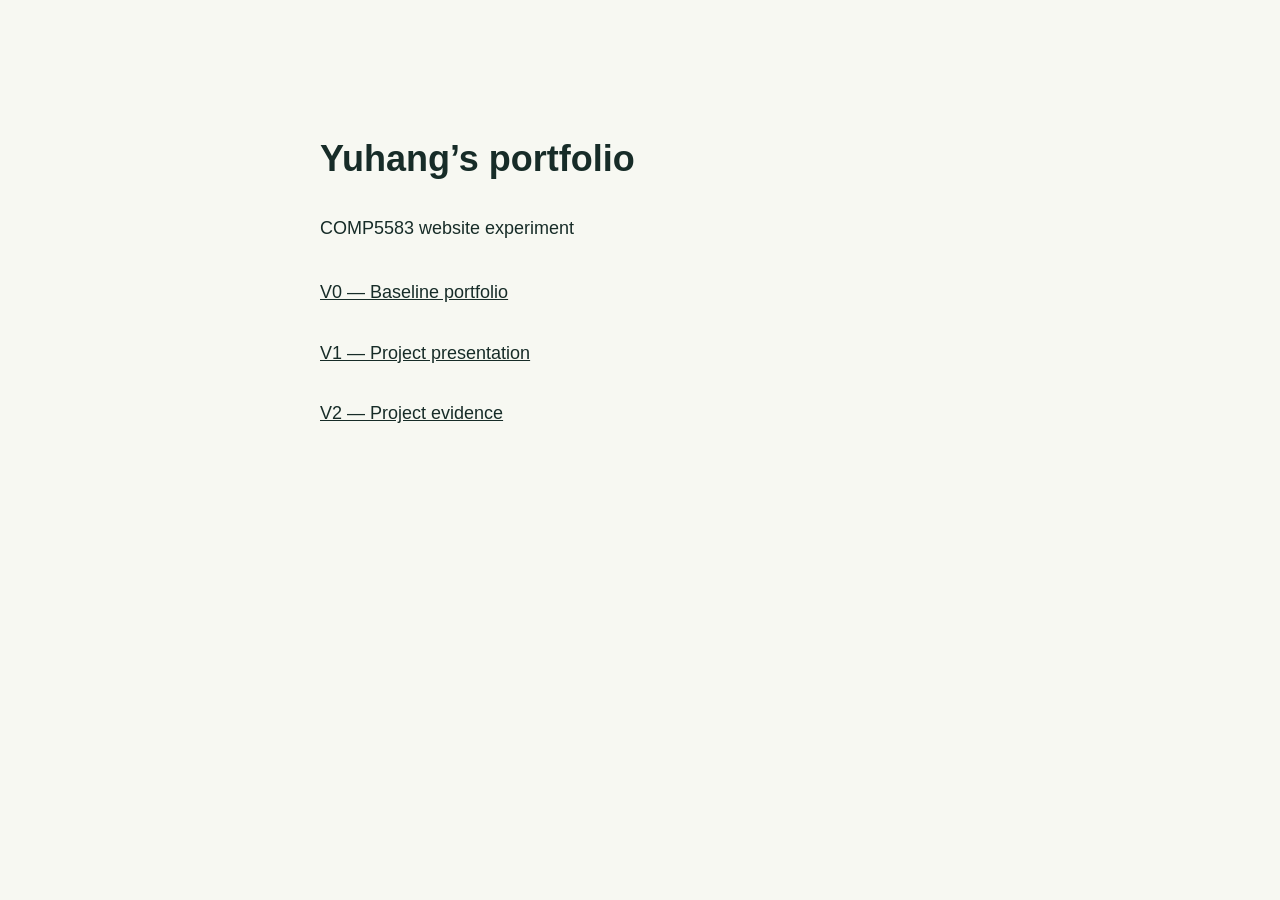
==== index.html @ dadf1a84 "Publish V0, V1 and V2 portfolio websites" ====
<!doctype html><html lang="en"><head><meta charset="utf-8"><meta name="viewport" content="width=device-width,initial-scale=1"><title>Yuhang · COMP5583 portfolio versions</title><style>body{max-width:640px;margin:80px auto;padding:24px;background:#f7f8f2;color:#172c28;font:18px/1.7 Arial,sans-serif}a{display:block;color:inherit;padding:15px 0}a:focus-visible{outline:3px solid #406d19}</style></head><body><h1>Yuhang’s portfolio</h1><p>COMP5583 website experiment</p><a href="website/V0/">V0 — Baseline portfolio</a><a href="website/V1/">V1 — Project presentation</a><a href="website/V2/">V2 — Project evidence</a></body></html>
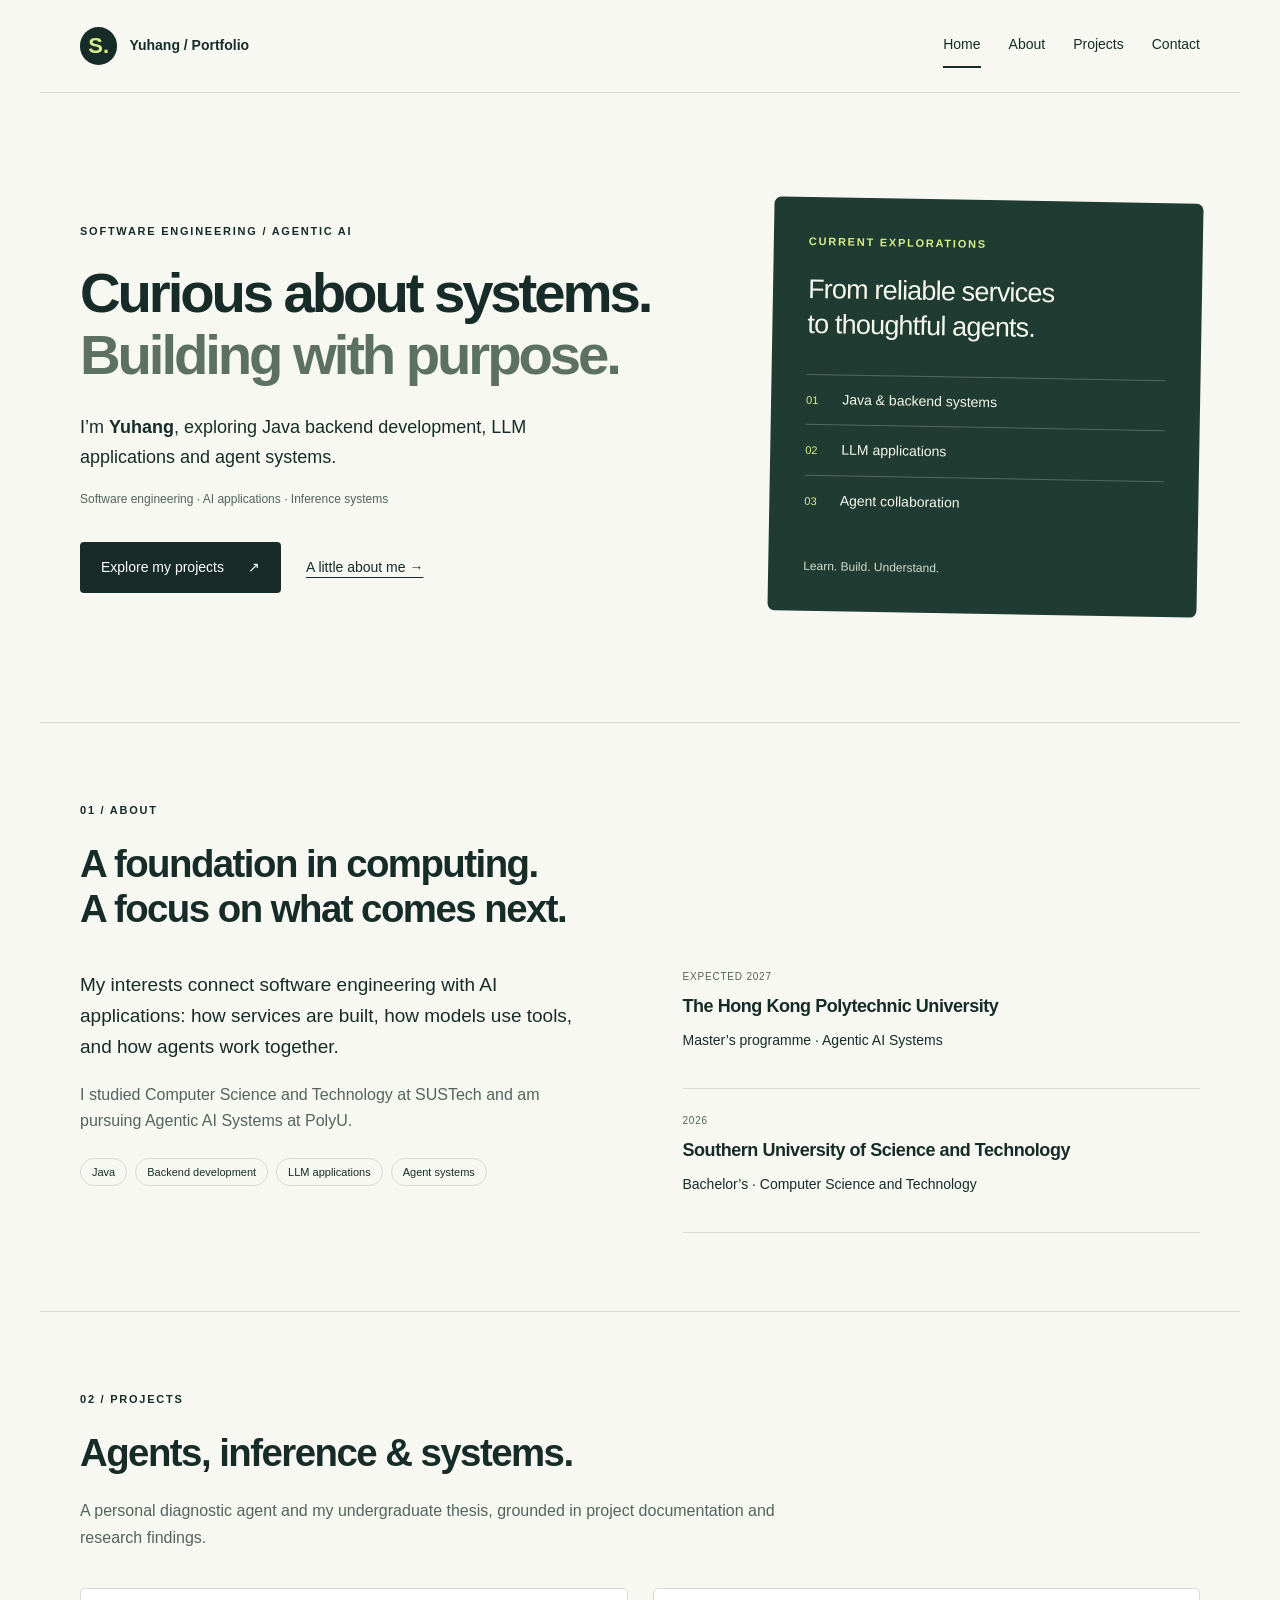
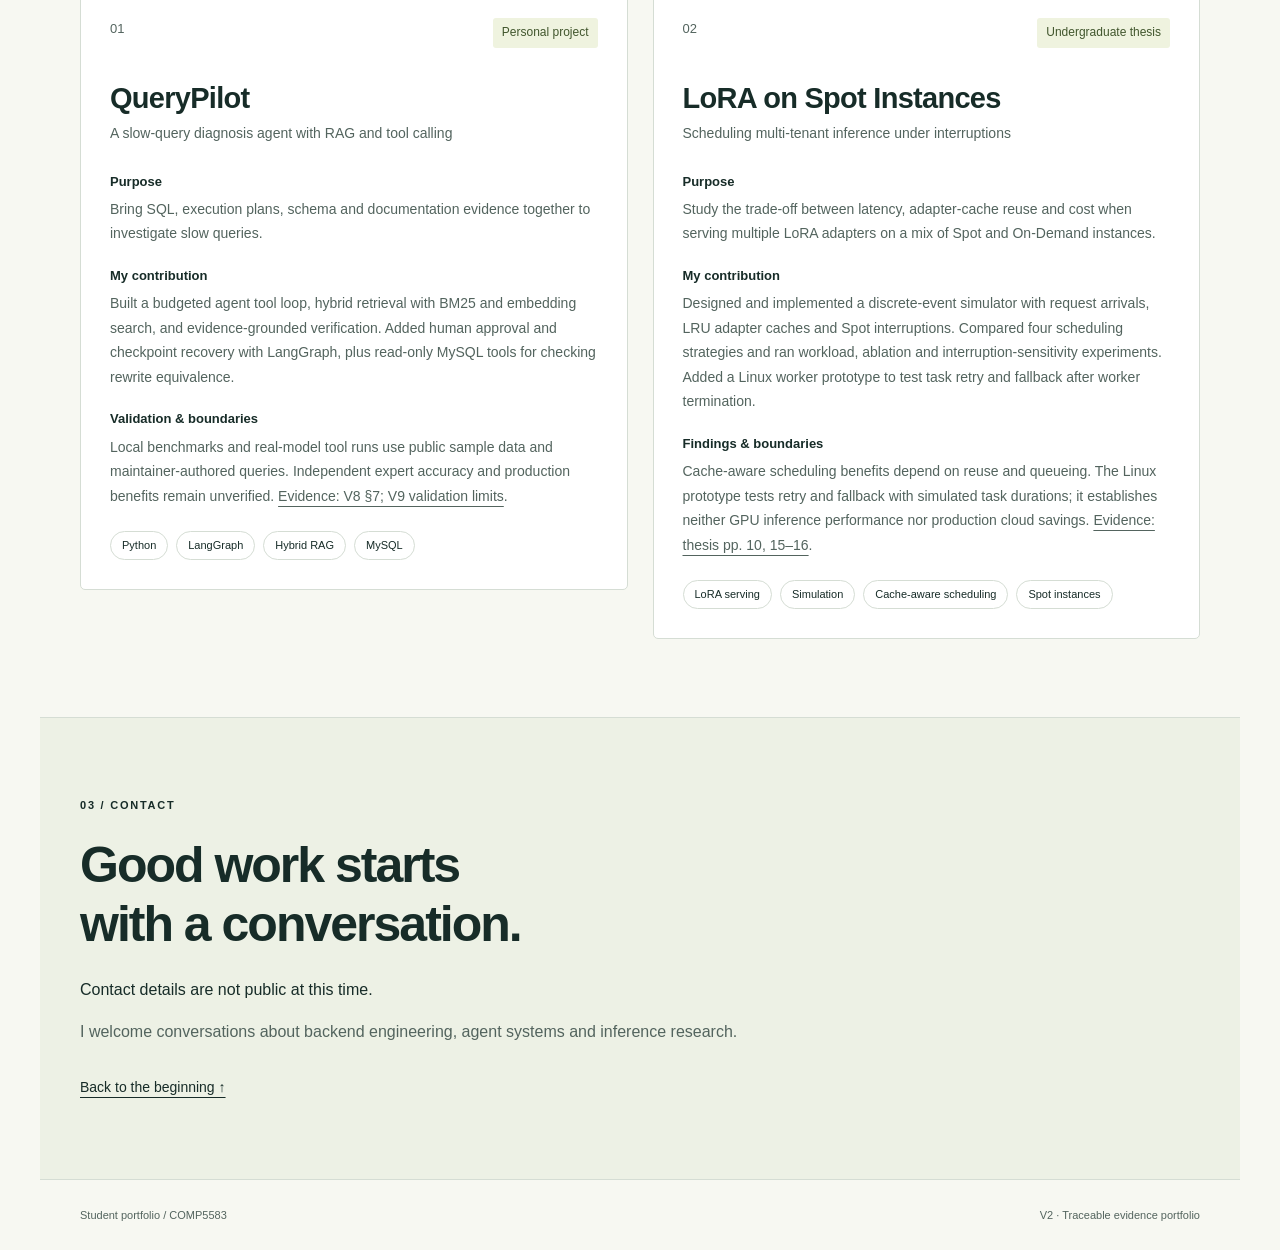
==== commit 0941f594: "Improve V1 and V2 text reflow and project presentation" ====
--- a/index.html
+++ b/index.html
@@ -1 +1,49 @@
-<!doctype html><html lang="en"><head><meta charset="utf-8"><meta name="viewport" content="width=device-width,initial-scale=1"><title>Yuhang · COMP5583 portfolio versions</title><style>body{max-width:640px;margin:80px auto;padding:24px;background:#f7f8f2;color:#172c28;font:18px/1.7 Arial,sans-serif}a{display:block;color:inherit;padding:15px 0}a:focus-visible{outline:3px solid #406d19}</style></head><body><h1>Yuhang’s portfolio</h1><p>COMP5583 website experiment</p><a href="website/V0/">V0 — Baseline portfolio</a><a href="website/V1/">V1 — Project presentation</a><a href="website/V2/">V2 — Project evidence</a></body></html>
+<!doctype html>
+<html lang="en">
+<head>
+  <meta charset="utf-8">
+  <meta name="viewport" content="width=device-width, initial-scale=1">
+  <meta name="description" content="A student portfolio exploring Java backend development, AI applications and agent systems. Projects grounded in source documents and undergraduate research.">
+  <title>Student Portfolio · AI & Software</title>
+  <link rel="stylesheet" href="styles.css">
+  <script src="script.js" defer></script>
+</head>
+<body>
+  <a class="skip" href="#main">Skip to content</a>
+  <header class="header">
+    <a class="brand" href="#home" aria-label="Portfolio home"><span class="brand-mark" aria-hidden="true">S.</span> Yuhang / Portfolio</a>
+    <nav aria-label="Main navigation"><a href="#home" aria-current="location">Home</a><a href="#about">About</a><a href="#projects">Projects</a><a href="#contact">Contact</a></nav>
+  </header>
+  <main id="main" tabindex="-1">
+    <section id="home" class="hero section">
+      <div>
+        <p class="eyebrow">SOFTWARE ENGINEERING / AGENTIC AI</p>
+        <h1>Curious about systems.<br><span>Building with purpose.</span></h1>
+        <p class="intro">I’m <strong>Yuhang</strong>, exploring Java backend development, LLM applications and agent systems.</p>
+        <p class="note">Software engineering · AI applications · Inference systems</p>
+        <div class="actions"><a class="button" href="#projects">Explore my projects <span aria-hidden="true">↗</span></a><a class="text-link" href="#about">A little about me →</a></div>
+      </div>
+      <aside class="focus" aria-label="Areas of interest">
+        <p class="eyebrow">CURRENT EXPLORATIONS</p>
+        <p class="focus-title">From reliable services<br>to thoughtful agents.</p>
+        <ul><li><span>01</span> Java & backend systems</li><li><span>02</span> LLM applications</li><li><span>03</span> Agent collaboration</li></ul>
+        <p class="focus-foot">Learn. Build. Understand.</p>
+      </aside>
+    </section>
+    <section id="about" class="section">
+      <div class="section-heading"><p class="eyebrow">01 / ABOUT</p><h2>A foundation in computing.<br>A focus on what comes next.</h2></div>
+      <div class="about-grid"><div><p class="body-large">My interests connect software engineering with AI applications: how services are built, how models use tools, and how agents work together.</p><p class="muted">I studied Computer Science and Technology at SUSTech and am pursuing Agentic AI Systems at PolyU.</p><div class="tags" aria-label="Interests"><span>Java</span><span>Backend development</span><span>LLM applications</span><span>Agent systems</span></div></div>
+      <div class="education"><article><p class="date">EXPECTED 2027</p><h3>The Hong Kong Polytechnic University</h3><p>Master’s programme · Agentic AI Systems</p></article><article><p class="date">2026</p><h3>Southern University of Science and Technology</h3><p>Bachelor’s · Computer Science and Technology</p></article></div></div>
+    </section>
+    <section id="projects" class="section">
+      <div class="section-heading"><p class="eyebrow">02 / PROJECTS</p><h2>Agents, inference & systems.</h2><p class="muted">A personal diagnostic agent and my undergraduate thesis, grounded in project documentation and research findings.</p></div>
+      <div class="projects">
+        <article class="project"><div class="project-top"><span class="project-number">01</span><span class="status">Personal project</span></div><h3>QueryPilot</h3><p class="project-subtitle">A slow-query diagnosis agent with RAG and tool calling</p><dl><dt>Purpose</dt><dd>Bring SQL, execution plans, schema and documentation evidence together to investigate slow queries.</dd><dt>My contribution</dt><dd>Built a budgeted agent tool loop, hybrid retrieval with BM25 and embedding search, and evidence-grounded verification. Added human approval and checkpoint recovery with LangGraph, plus read-only MySQL tools for checking rewrite equivalence.</dd><dt>Validation & boundaries</dt><dd>Local benchmarks and real-model tool runs use public sample data and maintainer-authored queries. Independent expert accuracy and production benefits remain unverified. <a class="text-link" href="source-notes.html#querypilot">Evidence: V8 §7; V9 validation limits</a>.</dd></dl><div class="tags"><span>Python</span><span>LangGraph</span><span>Hybrid RAG</span><span>MySQL</span></div></article>
+        <article class="project"><div class="project-top"><span class="project-number">02</span><span class="status">Undergraduate thesis</span></div><h3>LoRA on Spot Instances</h3><p class="project-subtitle">Scheduling multi-tenant inference under interruptions</p><dl><dt>Purpose</dt><dd>Study the trade-off between latency, adapter-cache reuse and cost when serving multiple LoRA adapters on a mix of Spot and On-Demand instances.</dd><dt>My contribution</dt><dd>Designed and implemented a discrete-event simulator with request arrivals, LRU adapter caches and Spot interruptions. Compared four scheduling strategies and ran workload, ablation and interruption-sensitivity experiments. Added a Linux worker prototype to test task retry and fallback after worker termination.</dd><dt>Findings & boundaries</dt><dd>Cache-aware scheduling benefits depend on reuse and queueing. The Linux prototype tests retry and fallback with simulated task durations; it establishes neither GPU inference performance nor production cloud savings. <a class="text-link" href="source-notes.html#lora">Evidence: thesis pp. 10, 15–16</a>.</dd></dl><div class="tags"><span>LoRA serving</span><span>Simulation</span><span>Cache-aware scheduling</span><span>Spot instances</span></div></article>
+      </div>
+    </section>
+    <section id="contact" class="section contact"><p class="eyebrow">03 / CONTACT</p><h2>Good work starts<br>with a conversation.</h2><p>Contact details are not public at this time.</p><p class="muted">I welcome conversations about backend engineering, agent systems and inference research.</p><a class="text-link" href="#home">Back to the beginning ↑</a></section>
+  </main>
+  <footer><span>Student portfolio / COMP5583</span><span>V2 · Traceable evidence portfolio</span></footer>
+</body>
+</html>
--- a/styles.css
+++ b/styles.css
@@ -0,0 +1,5 @@
+﻿:root{--paper:#f7f8f2;--ink:#172c28;--muted:#53645e;--line:#d5ddd4;--accent:#d6ef88;--dark:#203b32}*{box-sizing:border-box}html{scroll-behavior:smooth;scroll-padding-top:110px}body{margin:0;background:var(--paper);color:var(--ink);font-family:Arial,Helvetica,sans-serif;font-size:16px;line-height:1.65}a{color:inherit;text-decoration:none}a:focus-visible{outline:3px solid #406d19;outline-offset:5px;border-radius:3px}.skip{position:fixed;top:-100px;left:16px;padding:12px;background:white;z-index:5}.skip:focus{top:12px}.header,main,footer{max-width:1200px;margin:auto}.header{display:flex;align-items:center;justify-content:space-between;gap:24px;padding:24px 40px;border-bottom:1px solid var(--line)}.brand{display:flex;gap:12px;align-items:center;font-size:14px;font-weight:700}.brand-mark{background:var(--ink);color:var(--accent);width:37px;height:37px;display:grid;place-items:center;font-size:22px;border-radius:50%}nav{display:flex;gap:28px}nav a{padding:7px 0;font-size:14px;border-bottom:2px solid transparent}nav a:hover,nav a[aria-current]{border-color:var(--ink)}.section{padding:78px 40px;border-bottom:1px solid var(--line);scroll-margin-top:20px}.hero{min-height:630px;display:grid;grid-template-columns:1.45fr 1fr;gap:70px;align-items:center}.eyebrow{font-size:11px;letter-spacing:.16em;font-weight:700;margin:0 0 22px}h1,h2,h3,p{margin-top:0}h1{font-size:clamp(40px,4.4vw,59px);line-height:1.1;letter-spacing:-.055em;margin-bottom:27px}h1 span{color:#5c7164}h2{font-size:clamp(29px,3vw,40px);line-height:1.18;letter-spacing:-.04em;margin-bottom:23px}h3{font-size:21px;line-height:1.3;letter-spacing:-.025em;margin-bottom:10px}.intro{max-width:510px;font-size:18px}.note,.muted{color:var(--muted)}.note{font-size:12px}.actions{display:flex;gap:25px;align-items:center;flex-wrap:wrap;margin-top:32px}.button{background:var(--ink);color:white;padding:14px 21px;border-radius:4px;font-size:14px;display:inline-flex;gap:24px}.button:hover{background:#315447}.text-link{font-size:14px;text-decoration:underline;text-underline-offset:5px}.focus{padding:35px;background:var(--dark);color:#f6f8ed;border-radius:7px;transform:rotate(1deg)}.focus .eyebrow{color:var(--accent)}.focus-title{font-size:27px;line-height:1.3;letter-spacing:-.03em}.focus ul{padding:0;margin:32px 0;list-style:none}.focus li{border-top:1px solid #52695e;padding:13px 0;font-size:14px}.focus li span{margin-right:20px;color:var(--accent);font-size:11px}.focus-foot{font-size:12px;margin:0;color:#d1dece}.section-heading{max-width:720px;margin-bottom:37px}.about-grid{display:grid;grid-template-columns:1fr 1fr;gap:85px}.body-large{font-size:19px}.tags{display:flex;flex-wrap:wrap;gap:8px;margin-top:23px}.tags span{font-size:11px;border:1px solid var(--line);border-radius:20px;padding:4px 11px}.education article{padding:0 0 22px;margin-bottom:24px;border-bottom:1px solid var(--line)}.education article:last-child{margin:0}.education p{font-size:14px}.education .date{font-size:10px;letter-spacing:.08em;color:var(--muted)}.education h3{font-size:18px}.projects{display:grid;grid-template-columns:1fr 1fr;gap:25px}.project{padding:29px;background:#fff;border:1px solid var(--line);border-radius:5px}.project-top{display:flex;align-items:center;justify-content:space-between;gap:12px;margin-bottom:32px}.project-number{font-size:12px;color:var(--muted)}.status{font-size:10px;background:#eff3df;color:#41562d;padding:5px 9px;border-radius:3px}.project h3{font-size:29px;margin-bottom:5px}.project-subtitle{color:var(--muted);font-size:14px}dl{margin:25px 0 0}dt{font-weight:700;font-size:12px;margin-top:19px}dd{margin:5px 0 0;font-size:14px;color:var(--muted)}.contact{position:relative;background:#edf1e5}.contact h2{font-size:clamp(36px,4vw,50px)}.contact .text-link{display:inline-block;margin-top:15px}footer{display:flex;justify-content:space-between;gap:20px;padding:26px 40px;color:var(--muted);font-size:11px}@media(min-width:1600px){.hero{min-height:680px}}@media(max-width:760px){.header{padding:18px 22px;flex-wrap:wrap;gap:12px}nav{width:100%;justify-content:space-between;gap:12px}nav a{font-size:13px}.section{padding:52px 22px}.hero{grid-template-columns:1fr;gap:36px;min-height:auto}.focus{transform:none;max-width:520px}.about-grid{grid-template-columns:1fr;gap:35px}.projects{grid-template-columns:1fr}.project{padding:24px}.section-heading{margin-bottom:28px}footer{padding:24px 22px;flex-wrap:wrap}h1{font-size:43px}.intro{font-size:17px}}@media(prefers-reduced-motion:reduce){html{scroll-behavior:auto}}
+
+/* Round 2: content must remain readable when text grows. */
+body{overflow-wrap:anywhere}.header,nav,.project-top{flex-wrap:wrap}.header>* , .hero>* , .about-grid>* , .projects>*{min-width:0}.brand{min-width:0}.brand-mark{flex-shrink:0;width:1.7em;height:1.7em}nav a{min-height:44px;display:inline-flex;align-items:center}.project-top{align-items:flex-start}.tags span{max-width:100%}.focus li span{display:inline-block} .project{align-self:start} .project dd{line-height:1.75} .project dt{font-size:13px} .status{font-size:12px} .project-number{font-size:13px}
+@media(max-width:760px){nav{justify-content:flex-start;gap:4px 22px}.section{padding:42px 22px}.project{padding:22px}.project-top{margin-bottom:20px}.project h3{font-size:26px}}
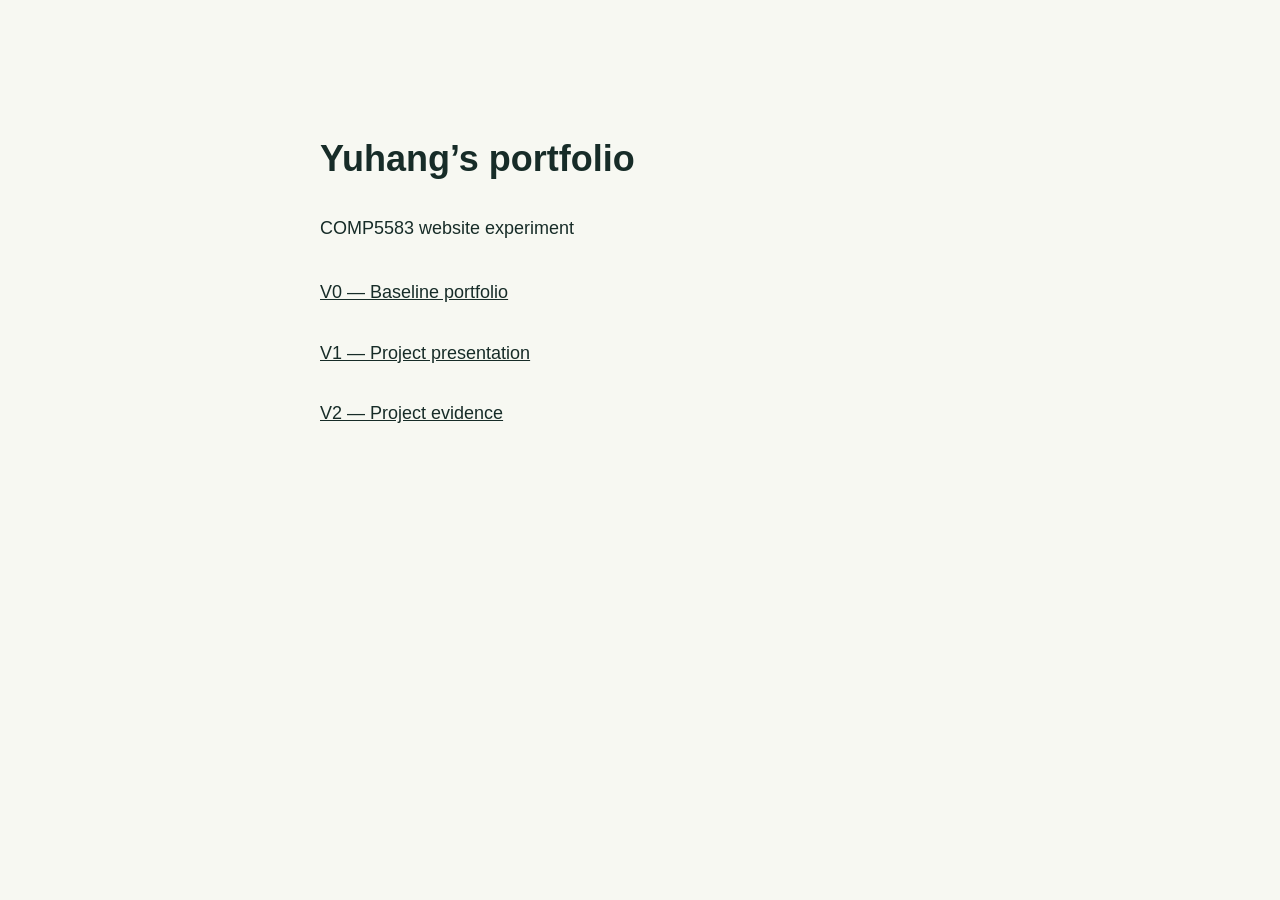
==== commit dffae479: "Publish refined variants under correct paths and restore landing page" ====
--- a/index.html
+++ b/index.html
@@ -1,49 +1 @@
-<!doctype html>
-<html lang="en">
-<head>
-  <meta charset="utf-8">
-  <meta name="viewport" content="width=device-width, initial-scale=1">
-  <meta name="description" content="A student portfolio exploring Java backend development, AI applications and agent systems. Projects grounded in source documents and undergraduate research.">
-  <title>Student Portfolio · AI & Software</title>
-  <link rel="stylesheet" href="styles.css">
-  <script src="script.js" defer></script>
-</head>
-<body>
-  <a class="skip" href="#main">Skip to content</a>
-  <header class="header">
-    <a class="brand" href="#home" aria-label="Portfolio home"><span class="brand-mark" aria-hidden="true">S.</span> Yuhang / Portfolio</a>
-    <nav aria-label="Main navigation"><a href="#home" aria-current="location">Home</a><a href="#about">About</a><a href="#projects">Projects</a><a href="#contact">Contact</a></nav>
-  </header>
-  <main id="main" tabindex="-1">
-    <section id="home" class="hero section">
-      <div>
-        <p class="eyebrow">SOFTWARE ENGINEERING / AGENTIC AI</p>
-        <h1>Curious about systems.<br><span>Building with purpose.</span></h1>
-        <p class="intro">I’m <strong>Yuhang</strong>, exploring Java backend development, LLM applications and agent systems.</p>
-        <p class="note">Software engineering · AI applications · Inference systems</p>
-        <div class="actions"><a class="button" href="#projects">Explore my projects <span aria-hidden="true">↗</span></a><a class="text-link" href="#about">A little about me →</a></div>
-      </div>
-      <aside class="focus" aria-label="Areas of interest">
-        <p class="eyebrow">CURRENT EXPLORATIONS</p>
-        <p class="focus-title">From reliable services<br>to thoughtful agents.</p>
-        <ul><li><span>01</span> Java & backend systems</li><li><span>02</span> LLM applications</li><li><span>03</span> Agent collaboration</li></ul>
-        <p class="focus-foot">Learn. Build. Understand.</p>
-      </aside>
-    </section>
-    <section id="about" class="section">
-      <div class="section-heading"><p class="eyebrow">01 / ABOUT</p><h2>A foundation in computing.<br>A focus on what comes next.</h2></div>
-      <div class="about-grid"><div><p class="body-large">My interests connect software engineering with AI applications: how services are built, how models use tools, and how agents work together.</p><p class="muted">I studied Computer Science and Technology at SUSTech and am pursuing Agentic AI Systems at PolyU.</p><div class="tags" aria-label="Interests"><span>Java</span><span>Backend development</span><span>LLM applications</span><span>Agent systems</span></div></div>
-      <div class="education"><article><p class="date">EXPECTED 2027</p><h3>The Hong Kong Polytechnic University</h3><p>Master’s programme · Agentic AI Systems</p></article><article><p class="date">2026</p><h3>Southern University of Science and Technology</h3><p>Bachelor’s · Computer Science and Technology</p></article></div></div>
-    </section>
-    <section id="projects" class="section">
-      <div class="section-heading"><p class="eyebrow">02 / PROJECTS</p><h2>Agents, inference & systems.</h2><p class="muted">A personal diagnostic agent and my undergraduate thesis, grounded in project documentation and research findings.</p></div>
-      <div class="projects">
-        <article class="project"><div class="project-top"><span class="project-number">01</span><span class="status">Personal project</span></div><h3>QueryPilot</h3><p class="project-subtitle">A slow-query diagnosis agent with RAG and tool calling</p><dl><dt>Purpose</dt><dd>Bring SQL, execution plans, schema and documentation evidence together to investigate slow queries.</dd><dt>My contribution</dt><dd>Built a budgeted agent tool loop, hybrid retrieval with BM25 and embedding search, and evidence-grounded verification. Added human approval and checkpoint recovery with LangGraph, plus read-only MySQL tools for checking rewrite equivalence.</dd><dt>Validation & boundaries</dt><dd>Local benchmarks and real-model tool runs use public sample data and maintainer-authored queries. Independent expert accuracy and production benefits remain unverified. <a class="text-link" href="source-notes.html#querypilot">Evidence: V8 §7; V9 validation limits</a>.</dd></dl><div class="tags"><span>Python</span><span>LangGraph</span><span>Hybrid RAG</span><span>MySQL</span></div></article>
-        <article class="project"><div class="project-top"><span class="project-number">02</span><span class="status">Undergraduate thesis</span></div><h3>LoRA on Spot Instances</h3><p class="project-subtitle">Scheduling multi-tenant inference under interruptions</p><dl><dt>Purpose</dt><dd>Study the trade-off between latency, adapter-cache reuse and cost when serving multiple LoRA adapters on a mix of Spot and On-Demand instances.</dd><dt>My contribution</dt><dd>Designed and implemented a discrete-event simulator with request arrivals, LRU adapter caches and Spot interruptions. Compared four scheduling strategies and ran workload, ablation and interruption-sensitivity experiments. Added a Linux worker prototype to test task retry and fallback after worker termination.</dd><dt>Findings & boundaries</dt><dd>Cache-aware scheduling benefits depend on reuse and queueing. The Linux prototype tests retry and fallback with simulated task durations; it establishes neither GPU inference performance nor production cloud savings. <a class="text-link" href="source-notes.html#lora">Evidence: thesis pp. 10, 15–16</a>.</dd></dl><div class="tags"><span>LoRA serving</span><span>Simulation</span><span>Cache-aware scheduling</span><span>Spot instances</span></div></article>
-      </div>
-    </section>
-    <section id="contact" class="section contact"><p class="eyebrow">03 / CONTACT</p><h2>Good work starts<br>with a conversation.</h2><p>Contact details are not public at this time.</p><p class="muted">I welcome conversations about backend engineering, agent systems and inference research.</p><a class="text-link" href="#home">Back to the beginning ↑</a></section>
-  </main>
-  <footer><span>Student portfolio / COMP5583</span><span>V2 · Traceable evidence portfolio</span></footer>
-</body>
-</html>
+<!doctype html><html lang="en"><head><meta charset="utf-8"><meta name="viewport" content="width=device-width,initial-scale=1"><title>Yuhang · COMP5583 portfolio versions</title><style>body{max-width:640px;margin:80px auto;padding:24px;background:#f7f8f2;color:#172c28;font:18px/1.7 Arial,sans-serif}a{display:block;color:inherit;padding:15px 0}a:focus-visible{outline:3px solid #406d19}</style></head><body><h1>Yuhang’s portfolio</h1><p>COMP5583 website experiment</p><a href="website/V0/">V0 — Baseline portfolio</a><a href="website/V1/">V1 — Project presentation</a><a href="website/V2/">V2 — Project evidence</a></body></html>
